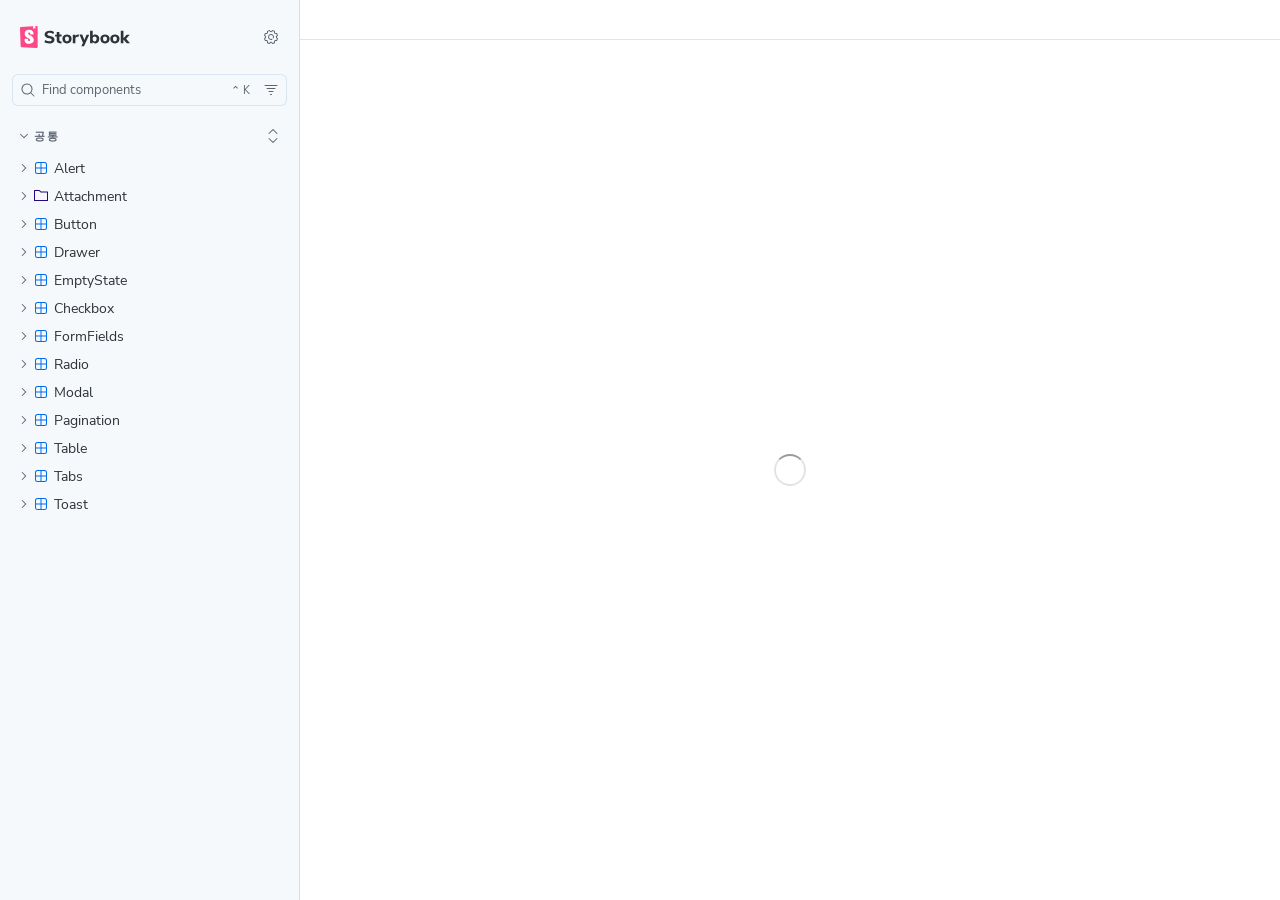
==== index.html @ 65c55beb "deploy: publish Storybook preview" ====
<!DOCTYPE html>
<html lang="en">
  <head>
    <meta charset="utf-8" />

    <title>storybook - Storybook</title>
    <meta name="viewport" content="width=device-width, initial-scale=1" />

    
    <link rel="icon" type="image/svg+xml" href="./favicon.svg" />
    
    <style>
      @font-face {
        font-family: 'Nunito Sans';
        font-style: normal;
        font-weight: 400;
        font-display: swap;
        src: url('./sb-common-assets/nunito-sans-regular.woff2') format('woff2');
      }

      @font-face {
        font-family: 'Nunito Sans';
        font-style: italic;
        font-weight: 400;
        font-display: swap;
        src: url('./sb-common-assets/nunito-sans-italic.woff2') format('woff2');
      }

      @font-face {
        font-family: 'Nunito Sans';
        font-style: normal;
        font-weight: 700;
        font-display: swap;
        src: url('./sb-common-assets/nunito-sans-bold.woff2') format('woff2');
      }

      @font-face {
        font-family: 'Nunito Sans';
        font-style: italic;
        font-weight: 700;
        font-display: swap;
        src: url('./sb-common-assets/nunito-sans-bold-italic.woff2') format('woff2');
      }
    </style>

    <link href="./sb-manager/runtime.js" rel="modulepreload" />

    
    <link href="./sb-addons/storybook-core-server-presets-0/common-manager-bundle.js" rel="modulepreload" />
    
    <link href="./sb-addons/docs-1/manager-bundle.js" rel="modulepreload" />
       

    <style>
      #storybook-root[hidden] {
        display: none !important;
      }
    </style>

    
  </head>
  <body>
    <div id="root"></div>

    
    <script>
      
        
          window['FEATURES'] = {
  "actions": true,
  "argTypeTargetsV7": true,
  "babelRemoveBugfixes": false,
  "backgrounds": true,
  "changeDetection": true,
  "componentsManifest": false,
  "controls": true,
  "disallowImplicitActionsInRenderV8": true,
  "highlight": true,
  "interactions": true,
  "legacyDecoratorFileOrder": false,
  "measure": true,
  "outline": true,
  "menuOnboardingChecklist": true,
  "sidebarOnboardingChecklist": true,
  "viewport": true
};
        
      
        
          window['REFS'] = {};
        
      
        
          window['LOGLEVEL'] = "info";
        
      
        
          window['DOCS_OPTIONS'] = {
  "defaultName": "문서"
};
        
      
        
          window['CONFIG_TYPE'] = "PRODUCTION";
        
      
        
          window['DOCGEN_STORY_PREPARED'] = false;
        
      
        
      
        
      
        
          window['TAGS_OPTIONS'] = {};
        
      
        
          window['STORYBOOK_BUILDER'] = "vite";
        
      
        
          window['STORYBOOK_FRAMEWORK'] = "react-vite";
        
      
        
          window['STORYBOOK_RENDERER'] = "react";
        
      
        
      
    </script>
    

    <script type="module">
      import './sb-manager/globals-runtime.js';

      
        import './sb-addons/storybook-core-server-presets-0/common-manager-bundle.js';
      
        import './sb-addons/docs-1/manager-bundle.js';
      

      import './sb-manager/runtime.js';
    </script>
  </body>
</html>
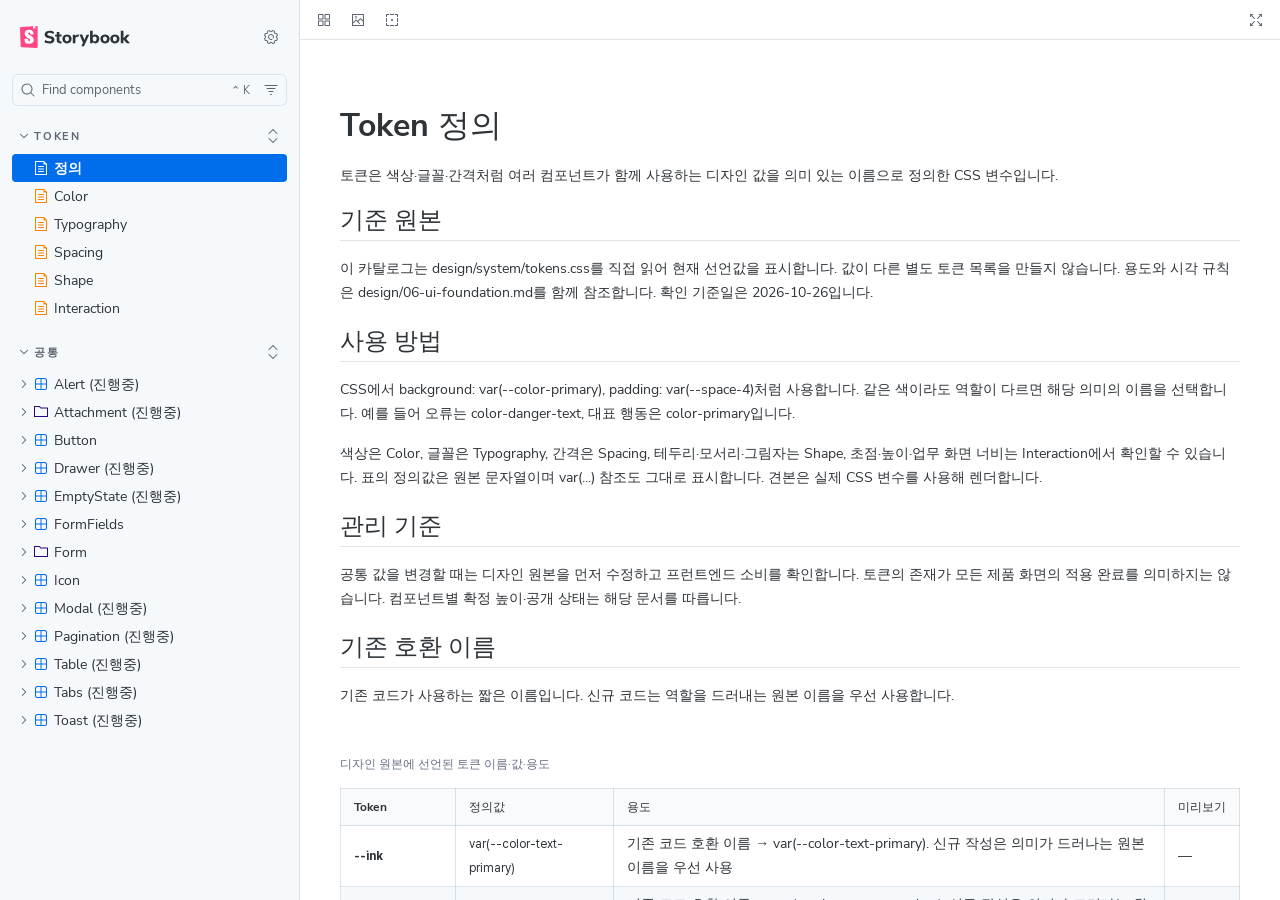
==== commit d5f2ab9d: "deploy: refresh Storybook from frontend 30e558c" ====
--- a/index.html
+++ b/index.html
@@ -49,6 +49,8 @@
     <link href="./sb-addons/storybook-core-server-presets-0/common-manager-bundle.js" rel="modulepreload" />
     
     <link href="./sb-addons/docs-1/manager-bundle.js" rel="modulepreload" />
+    
+    <link href="./sb-addons/storybook-2/manager-bundle.js" rel="modulepreload" />
        
 
     <style>
@@ -141,6 +143,8 @@
       
         import './sb-addons/docs-1/manager-bundle.js';
       
+        import './sb-addons/storybook-2/manager-bundle.js';
+      
 
       import './sb-manager/runtime.js';
     </script>
